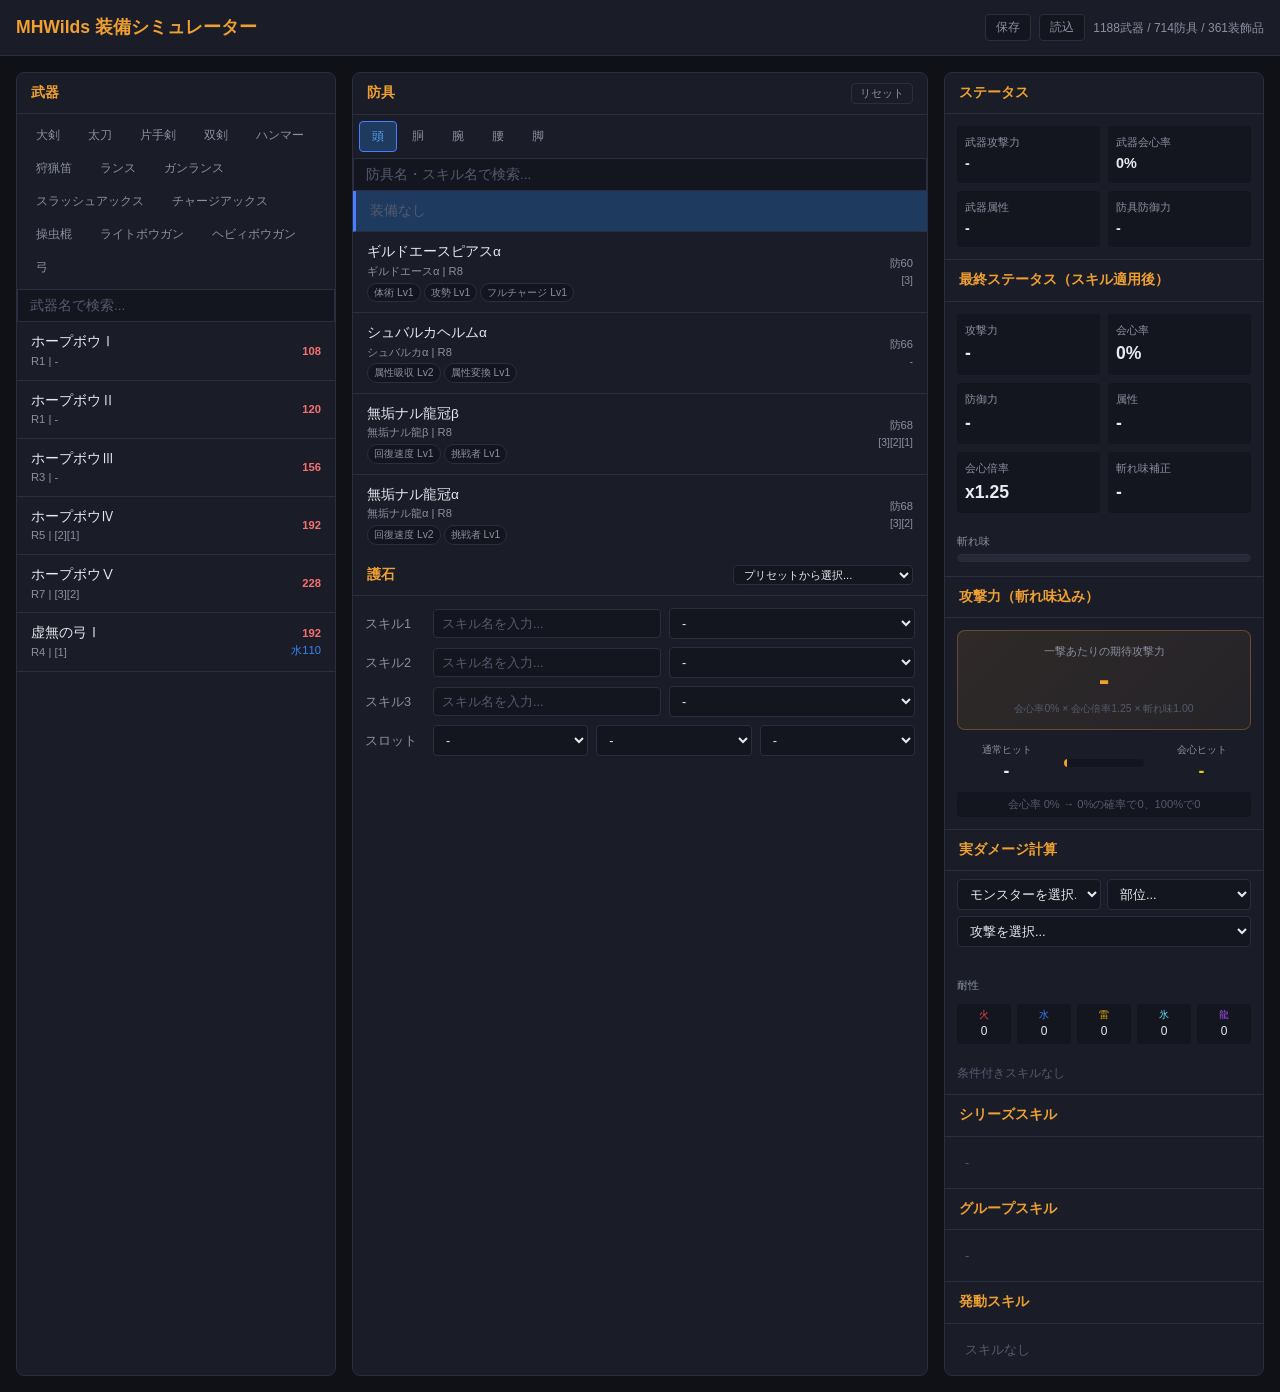
==== index.html @ ad2018a6 "feat: アーティア武器ボーナスUI - アーティア武器選択時にカスタムパネル表示 - 属性タイプ選択（火/水/雷/氷/龍） - 生産ボーナス3枠（攻撃x1.03 or 会心+5%） - 復元強化5" ====
<!DOCTYPE html>
<html lang="ja">
<head>
  <meta charset="UTF-8">
  <meta name="viewport" content="width=device-width, initial-scale=1.0, maximum-scale=1.0, user-scalable=no">
  <title>MHWilds 装備シミュレーター</title>
  <link rel="stylesheet" href="css/style.css?v=15">
</head>
<body>

<!-- Header -->
<header class="header">
  <h1>MHWilds 装備シミュレーター</h1>
  <div style="display:flex;align-items:center;gap:8px">
    <button id="btnSaveSet" class="header-btn" title="現在の装備を保存">保存</button>
    <button id="btnLoadSet" class="header-btn" title="保存した装備を読み込み">読込</button>
    <span class="header-status" id="loadStatus">読み込み中...</span>
  </div>
</header>

<!-- 保存モーダル -->
<div class="modal-overlay" id="saveModal">
  <div class="modal">
    <div class="modal-header">
      <span>装備セットを保存</span>
      <button class="modal-close" onclick="document.getElementById('saveModal').classList.remove('open')">&times;</button>
    </div>
    <div style="padding:12px">
      <input type="text" class="search-box" id="saveSetName" placeholder="セット名を入力..." style="border-radius:var(--radius-sm);margin-bottom:8px">
      <button id="btnDoSave" style="width:100%;padding:10px;background:var(--accent);color:#000;border:none;border-radius:var(--radius-sm);font-weight:600;cursor:pointer;font-size:0.9rem">保存する</button>
    </div>
  </div>
</div>

<!-- 読み込みモーダル -->
<div class="modal-overlay" id="loadModal">
  <div class="modal">
    <div class="modal-header">
      <span>装備セット一覧</span>
      <div style="display:flex;gap:6px">
        <button id="btnExport" class="header-btn" title="JSONエクスポート">出力</button>
        <label class="header-btn" title="JSONインポート" style="cursor:pointer">入力<input type="file" id="btnImport" accept=".json" style="display:none"></label>
        <button class="modal-close" onclick="document.getElementById('loadModal').classList.remove('open')">&times;</button>
      </div>
    </div>
    <div class="item-list" id="savedSetList" style="max-height:60vh"></div>
  </div>
</div>

<!-- Main Layout -->
<main class="layout">

  <!-- === 左: 武器選択 === -->
  <section class="card" id="weaponSection">
    <div class="card-header">
      <span>武器</span>
      <span id="selectedWeaponName" style="font-weight:400;color:var(--text-secondary);font-size:0.75rem"></span>
    </div>
    <div id="weaponDecoSlots" style="padding:8px 12px;display:none">
      <div class="stat-label">武器スロット（武器用装飾品）</div>
      <div class="slots" id="weaponSlotContainer"></div>
    </div>
    <!-- アーティア武器ボーナス -->
    <div id="artianPanel" style="display:none;padding:8px 12px;background:rgba(240,160,48,0.05);border-bottom:1px solid var(--border)">
      <div class="stat-label" style="color:var(--accent);margin-bottom:6px">アーティア カスタム</div>
      <div style="display:flex;gap:6px;margin-bottom:6px;flex-wrap:wrap">
        <label style="font-size:0.7rem;color:var(--text-secondary);min-width:40px">属性</label>
        <select id="artianElem" style="flex:1;padding:4px 6px;background:var(--bg-input);border:1px solid var(--border);border-radius:var(--radius-sm);color:var(--text-primary);font-size:0.75rem">
          <option value="">なし</option>
          <option value="火">火</option><option value="水">水</option><option value="雷">雷</option><option value="氷">氷</option><option value="龍">龍</option>
        </select>
      </div>
      <div style="font-size:0.7rem;color:var(--text-secondary);margin-bottom:3px">生産ボーナス（3枠）</div>
      <div style="display:flex;gap:4px;margin-bottom:6px">
        <select id="artianProd1" class="artian-sel"><option value="atk">攻撃x1.03</option><option value="aff">会心+5%</option></select>
        <select id="artianProd2" class="artian-sel"><option value="atk">攻撃x1.03</option><option value="aff">会心+5%</option></select>
        <select id="artianProd3" class="artian-sel"><option value="atk">攻撃x1.03</option><option value="aff">会心+5%</option></select>
      </div>
      <div style="font-size:0.7rem;color:var(--text-secondary);margin-bottom:3px">復元強化（5枠）</div>
      <div id="artianRestoreSlots" style="display:flex;flex-direction:column;gap:3px"></div>
    </div>
    <div class="tabs" id="weaponTypeTabs"></div>
    <input type="text" class="search-box" id="weaponSearch" placeholder="武器名で検索...">
    <div class="item-list" id="weaponList"></div>
  </section>

  <!-- === 中央: 防具選択 === -->
  <section class="card" id="armorSection">
    <div class="card-header">
      <span>防具</span>
      <button id="clearArmorsBtn" style="background:none;border:1px solid var(--border);color:var(--text-secondary);padding:2px 8px;border-radius:4px;font-size:0.7rem;cursor:pointer">リセット</button>
    </div>
    <div class="tabs" id="armorPartTabs">
      <button class="tab active" data-part="head">頭</button>
      <button class="tab" data-part="chest">胴</button>
      <button class="tab" data-part="arms">腕</button>
      <button class="tab" data-part="waist">腰</button>
      <button class="tab" data-part="legs">脚</button>
    </div>
    <div id="armorDecoSlots" style="padding:8px 12px;display:none">
      <div class="stat-label">防具スロット（防具用装飾品）</div>
      <div id="armorSlotContainer"></div>
    </div>
    <input type="text" class="search-box" id="armorSearch" placeholder="防具名・スキル名で検索...">
    <div class="item-list" id="armorList"></div>

    <!-- 護石 -->
    <div class="card-header" style="margin-top:4px">
      <span>護石</span>
      <select id="charmPreset" style="background:var(--bg-input);border:1px solid var(--border);color:var(--text-primary);padding:2px 6px;border-radius:4px;font-size:0.7rem;max-width:180px">
        <option value="">プリセットから選択...</option>
      </select>
    </div>
    <div class="charm-editor" id="charmEditor">
      <div class="charm-row">
        <label>スキル1</label>
        <div class="charm-skill-wrap">
          <input type="text" class="charm-skill-search" id="charmSearch1" placeholder="スキル名を入力..." autocomplete="off">
          <select id="charmSkill1" class="charm-skill-select"><option value="">なし</option></select>
        </div>
        <select id="charmSkill1Lv"><option value="0">-</option></select>
      </div>
      <div class="charm-row">
        <label>スキル2</label>
        <div class="charm-skill-wrap">
          <input type="text" class="charm-skill-search" id="charmSearch2" placeholder="スキル名を入力..." autocomplete="off">
          <select id="charmSkill2" class="charm-skill-select"><option value="">なし</option></select>
        </div>
        <select id="charmSkill2Lv"><option value="0">-</option></select>
      </div>
      <div class="charm-row">
        <label>スキル3</label>
        <div class="charm-skill-wrap">
          <input type="text" class="charm-skill-search" id="charmSearch3" placeholder="スキル名を入力..." autocomplete="off">
          <select id="charmSkill3" class="charm-skill-select"><option value="">なし</option></select>
        </div>
        <select id="charmSkill3Lv"><option value="0">-</option></select>
      </div>
      <div class="charm-row">
        <label>スロット</label>
        <select id="charmSlot1"><option value="0">-</option><option>1</option><option>2</option><option>3</option></select>
        <select id="charmSlot2"><option value="0">-</option><option>1</option><option>2</option><option>3</option></select>
        <select id="charmSlot3"><option value="0">-</option><option>1</option><option>2</option><option>3</option></select>
      </div>
      <div id="charmDecoSlots" style="display:none;padding-top:4px">
        <div class="stat-label">護石スロット</div>
        <div class="slots" id="charmSlotContainer"></div>
        <div id="charmDecoSummary" style="display:none;font-size:0.7rem;color:var(--accent);margin-top:4px;padding-left:2px"></div>
      </div>
    </div>
  </section>

  <!-- === 右: ステータス表示 === -->
  <section class="card" id="statusSection">
    <div class="card-header"><span>ステータス</span></div>

    <!-- 攻撃力・会心 -->
    <!-- 基礎ステータス -->
    <div class="stat-grid">
      <div class="stat-item">
        <div class="stat-label">武器攻撃力</div>
        <div class="stat-value" style="font-size:0.9rem" id="statBaseAttack">-</div>
      </div>
      <div class="stat-item">
        <div class="stat-label">武器会心率</div>
        <div class="stat-value" style="font-size:0.9rem" id="statBaseAffinity">-</div>
      </div>
      <div class="stat-item">
        <div class="stat-label">武器属性</div>
        <div class="stat-value" style="font-size:0.9rem" id="statBaseElement">-</div>
      </div>
      <div class="stat-item">
        <div class="stat-label">防具防御力</div>
        <div class="stat-value" style="font-size:0.9rem" id="statBaseDefense">-</div>
      </div>
    </div>

    <!-- スキル適用後 最終ステータス -->
    <div class="card-header" style="border-top:1px solid var(--border)"><span>最終ステータス（スキル適用後）</span></div>
    <div class="stat-grid">
      <div class="stat-item">
        <div class="stat-label">攻撃力</div>
        <div class="stat-value" id="statAttack">-</div>
      </div>
      <div class="stat-item">
        <div class="stat-label">会心率</div>
        <div class="stat-value" id="statAffinity">-</div>
      </div>
      <div class="stat-item">
        <div class="stat-label">防御力</div>
        <div class="stat-value" id="statDefense">-</div>
      </div>
      <div class="stat-item">
        <div class="stat-label">属性</div>
        <div class="stat-value" id="statElement">-</div>
      </div>
      <div class="stat-item">
        <div class="stat-label">会心倍率</div>
        <div class="stat-value" id="statCritMult">-</div>
      </div>
      <div class="stat-item">
        <div class="stat-label">斬れ味補正</div>
        <div class="stat-value" id="statSharpMod">-</div>
      </div>
    </div>

    <!-- 斬れ味 -->
    <div style="padding:8px 12px">
      <div style="display:flex;align-items:center;justify-content:space-between;margin-bottom:4px">
        <div class="stat-label" style="margin:0">斬れ味</div>
        <div class="tabs" id="sharpnessTabs" style="padding:0;gap:1px"></div>
      </div>
      <div class="sharpness-gauge" id="sharpnessGauge"></div>
      <div id="sharpnessCompare" style="margin-top:6px"></div>
    </div>

    <!-- 攻撃期待値 -->
    <div class="card-header" style="border-top:1px solid var(--border)"><span>攻撃力（斬れ味込み）</span></div>
    <div class="dps-panel" id="dpsPanel">
      <div class="dps-expected">
        <div class="dps-expected-label">一撃あたりの期待攻撃力</div>
        <div class="dps-expected-value" id="dpsExpected">-</div>
        <div class="dps-expected-note" id="dpsNote">ビルド比較に使用する値</div>
      </div>
      <div class="dps-range">
        <div class="dps-range-item">
          <span class="dps-range-label" id="dpsLowLabel">通常ヒット</span>
          <span class="dps-range-value" id="dpsLow">-</span>
        </div>
        <div class="dps-range-bar">
          <div class="dps-bar-track">
            <div class="dps-bar-low" id="dpsBarLow"></div>
            <div class="dps-bar-expected" id="dpsBarExpected"></div>
          </div>
        </div>
        <div class="dps-range-item">
          <span class="dps-range-label" id="dpsHighLabel">会心ヒット</span>
          <span class="dps-range-value dps-crit" id="dpsHigh">-</span>
        </div>
      </div>
      <div class="dps-detail" id="dpsDetail"></div>
    </div>

    <!-- 属性期待値 -->
    <div id="elemPanel" style="display:none;padding:8px 12px;border-top:1px solid var(--border)">
      <div class="stat-label">属性値（斬れ味込み）</div>
      <div style="display:flex;align-items:center;gap:8px;margin-top:4px">
        <span style="font-size:1.1rem;font-weight:700" id="elemExpected">-</span>
      </div>
      <div style="font-size:0.65rem;color:var(--text-muted);margin-top:2px" id="elemDetail"></div>
    </div>

    <!-- 実ダメージ計算 -->
    <div class="card-header" style="border-top:1px solid var(--border)">
      <span>実ダメージ計算</span>
    </div>
    <div style="padding:8px 12px" id="dmgCalcSection">
      <div style="display:flex;gap:6px;margin-bottom:6px;flex-wrap:wrap">
        <select id="dmgMonster" style="flex:1;min-width:120px;padding:6px 8px;background:var(--bg-input);border:1px solid var(--border);border-radius:var(--radius-sm);color:var(--text-primary);font-size:0.8rem">
          <option value="">モンスターを選択...</option>
        </select>
        <select id="dmgPart" style="flex:1;min-width:100px;padding:6px 8px;background:var(--bg-input);border:1px solid var(--border);border-radius:var(--radius-sm);color:var(--text-primary);font-size:0.8rem">
          <option value="">部位...</option>
        </select>
      </div>
      <select id="dmgAttack" style="width:100%;padding:6px 8px;background:var(--bg-input);border:1px solid var(--border);border-radius:var(--radius-sm);color:var(--text-primary);font-size:0.8rem;margin-bottom:8px">
        <option value="">攻撃を選択...</option>
      </select>
      <div id="dmgResult" style="display:none">
        <div style="display:grid;grid-template-columns:1fr 1fr 1fr;gap:6px;margin-bottom:6px">
          <div class="stat-item" style="padding:6px;text-align:center">
            <div class="stat-label">通常ヒット</div>
            <div style="font-size:1rem;font-weight:700" id="dmgNormal">-</div>
          </div>
          <div class="stat-item" style="padding:6px;text-align:center;background:linear-gradient(135deg,rgba(240,160,48,0.1),rgba(240,160,48,0.05))">
            <div class="stat-label">期待値</div>
            <div style="font-size:1.1rem;font-weight:800;color:var(--accent)" id="dmgExpected">-</div>
          </div>
          <div class="stat-item" style="padding:6px;text-align:center">
            <div class="stat-label">会心ヒット</div>
            <div style="font-size:1rem;font-weight:700;color:var(--yellow)" id="dmgCrit">-</div>
          </div>
        </div>
        <div style="font-size:0.65rem;color:var(--text-muted);background:var(--bg-input);padding:4px 8px;border-radius:var(--radius-sm)" id="dmgBreakdown"></div>
        <div id="dmgFollowUps" style="display:none;margin-top:6px;padding:6px 8px;background:var(--bg-input);border-radius:var(--radius-sm);border-left:2px solid var(--accent)">
        </div>
      </div>
      <div id="dmgHzvTable" style="margin-top:6px"></div>
    </div>

    <!-- 耐性 -->
    <div class="stat-label" style="padding:8px 12px 0">耐性</div>
    <div class="res-row" id="resRow">
      <div class="res-item"><span class="label text-fire">火</span><span id="resFire">0</span></div>
      <div class="res-item"><span class="label text-water">水</span><span id="resWater">0</span></div>
      <div class="res-item"><span class="label text-thunder">雷</span><span id="resThunder">0</span></div>
      <div class="res-item"><span class="label text-ice">氷</span><span id="resIce">0</span></div>
      <div class="res-item"><span class="label text-dragon">龍</span><span id="resDragon">0</span></div>
    </div>

    <!-- 条件付きスキル -->
    <div class="cond-toggles" id="condToggles"></div>

    <!-- シリーズスキル -->
    <div class="card-header" style="border-top:1px solid var(--border)"><span>シリーズスキル</span></div>
    <div class="skill-list" id="setSkillList"><p style="color:var(--text-muted);font-size:0.8rem;padding:8px">-</p></div>

    <!-- グループスキル -->
    <div class="card-header" style="border-top:1px solid var(--border)"><span>グループスキル</span></div>
    <div class="skill-list" id="groupSkillList"><p style="color:var(--text-muted);font-size:0.8rem;padding:8px">-</p></div>

    <!-- 発動スキル -->
    <div class="card-header" style="border-top:1px solid var(--border)"><span>発動スキル</span></div>
    <div class="skill-list" id="skillList"><p style="color:var(--text-muted);font-size:0.8rem;padding:8px">装備を選択してください</p></div>
  </section>

</main>

<!-- モバイル固定ステータスバー -->
<div class="equip-summary" id="mobileStatus">
  <div class="mini-stat"><span class="val" id="mAtk">-</span><span class="lbl">攻撃力</span></div>
  <div class="mini-stat"><span class="val" id="mAff">-</span><span class="lbl">会心率</span></div>
  <div class="mini-stat"><span class="val" id="mExp">-</span><span class="lbl">期待値</span></div>
  <div class="mini-stat"><span class="val" id="mDef">-</span><span class="lbl">防御力</span></div>
</div>

<!-- 装飾品選択モーダル -->
<div class="modal-overlay" id="decoModal">
  <div class="modal">
    <div class="modal-header">
      <span>装飾品を選択</span>
      <button class="modal-close" id="decoModalClose">&times;</button>
    </div>
    <input type="text" class="search-box" id="decoSearch" placeholder="装飾品名・スキル名で検索...">
    <div style="display:flex;gap:2px;padding:4px 6px">
      <button class="tab active" data-deco-sort="name">名前順</button>
      <button class="tab" data-deco-sort="slot">スロット順</button>
      <button class="tab" data-deco-sort="skill">スキル名順</button>
    </div>
    <div class="item-list" id="decoList" style="max-height:55vh"></div>
  </div>
</div>

<script src="js/calculator.js?v=15"></script>
<script src="js/data-loader.js?v=15"></script>
<script src="js/app.js?v=15"></script>
</body>
</html>
---- css/style.css ----
/* MHWilds Simulator - Dark Theme */
:root {
  --bg-primary: #0f1117;
  --bg-card: #1a1d28;
  --bg-card-hover: #22263a;
  --bg-input: #13151f;
  --bg-selected: #1e3a5f;
  --border: #2a2e3e;
  --border-active: #4a7dff;
  --text-primary: #e8eaf0;
  --text-secondary: #8b90a0;
  --text-muted: #555a6e;
  --accent: #f0a030;
  --accent-dim: #805820;
  --red: #f87171;
  --green: #4ade80;
  --blue: #60a5fa;
  --yellow: #fbbf24;
  --purple: #a78bfa;
  /* 斬れ味カラー */
  --sharp-red: #dc2626;
  --sharp-orange: #f97316;
  --sharp-yellow: #eab308;
  --sharp-green: #22c55e;
  --sharp-blue: #3b82f6;
  --sharp-white: #e2e8f0;
  --sharp-purple: #a855f7;
  /* 属性カラー */
  --elem-fire: #ef4444;
  --elem-water: #3b82f6;
  --elem-thunder: #eab308;
  --elem-ice: #67e8f9;
  --elem-dragon: #a855f7;
  /* レイアウト */
  --sidebar-w: 320px;
  --header-h: 56px;
  --radius: 8px;
  --radius-sm: 4px;
}

*, *::before, *::after { box-sizing: border-box; margin: 0; padding: 0; }

body {
  font-family: -apple-system, BlinkMacSystemFont, 'Segoe UI', 'Noto Sans JP', sans-serif;
  background: var(--bg-primary);
  color: var(--text-primary);
  line-height: 1.5;
  overflow-x: hidden;
  -webkit-font-smoothing: antialiased;
}

/* === Header === */
.header {
  position: sticky; top: 0; z-index: 100;
  display: flex; align-items: center; justify-content: space-between;
  height: var(--header-h); padding: 0 16px;
  background: var(--bg-card); border-bottom: 1px solid var(--border);
}
.header h1 { font-size: 1.1rem; font-weight: 700; color: var(--accent); }
.header-status { font-size: 0.75rem; color: var(--text-secondary); }
.header-btn {
  padding: 4px 10px; border-radius: var(--radius-sm);
  background: var(--bg-input); border: 1px solid var(--border);
  color: var(--text-secondary); font-size: 0.75rem; cursor: pointer;
  transition: all 0.15s; white-space: nowrap;
}
.header-btn:hover { border-color: var(--border-active); color: var(--text-primary); }

/* === Layout === */
.layout {
  display: grid;
  grid-template-columns: 1fr;
  gap: 12px;
  padding: 12px;
  max-width: 1400px;
  margin: 0 auto;
}

@media (min-width: 768px) {
  .layout { grid-template-columns: 1fr 1fr; gap: 16px; padding: 16px; }
}
@media (min-width: 1200px) {
  .layout { grid-template-columns: var(--sidebar-w) 1fr var(--sidebar-w); }
}

/* === Cards === */
.card {
  background: var(--bg-card);
  border: 1px solid var(--border);
  border-radius: var(--radius);
  overflow: hidden;
}
.card-header {
  display: flex; align-items: center; justify-content: space-between;
  padding: 10px 14px;
  border-bottom: 1px solid var(--border);
  font-size: 0.85rem; font-weight: 600; color: var(--accent);
}

/* === Tabs === */
.tabs {
  display: flex; flex-wrap: wrap; gap: 2px; padding: 6px;
}
@media (max-width: 767px) {
  .tabs {
    flex-wrap: nowrap;
    overflow-x: auto; -webkit-overflow-scrolling: touch;
    scrollbar-width: none;
  }
  .tabs::-webkit-scrollbar { display: none; }
}
.tab {
  flex-shrink: 0;
  padding: 6px 12px; border-radius: var(--radius-sm);
  font-size: 0.75rem; font-weight: 500;
  background: transparent; color: var(--text-secondary);
  border: 1px solid transparent; cursor: pointer;
  white-space: nowrap; transition: all 0.15s;
}
.tab:hover { background: var(--bg-card-hover); color: var(--text-primary); }
.tab.active { background: var(--bg-selected); color: var(--blue); border-color: var(--border-active); }

/* === Item list === */
.item-list {
  max-height: 360px; overflow-y: auto;
  scrollbar-width: thin; scrollbar-color: var(--border) transparent;
}
.item-list::-webkit-scrollbar { width: 6px; }
.item-list::-webkit-scrollbar-thumb { background: var(--border); border-radius: 3px; }

.item {
  display: flex; align-items: center; gap: 10px;
  padding: 10px 14px; cursor: pointer;
  border-bottom: 1px solid var(--border);
  transition: background 0.1s;
}
.item:hover { background: var(--bg-card-hover); }
.item.selected { background: var(--bg-selected); border-left: 3px solid var(--border-active); }
.item-name { font-size: 0.85rem; font-weight: 500; flex: 1; min-width: 0; }
.item-name .sub { font-size: 0.7rem; color: var(--text-secondary); display: block; }
.item-stats { font-size: 0.7rem; color: var(--text-secondary); text-align: right; white-space: nowrap; }
.item-stats .atk { color: var(--red); font-weight: 600; }
.item-stats .aff { color: var(--blue); }

/* === Skill badges === */
.skill-badges { display: flex; flex-wrap: wrap; gap: 3px; margin-top: 3px; }
.skill-badge {
  font-size: 0.65rem; padding: 1px 6px; border-radius: 10px;
  background: var(--bg-input); color: var(--text-secondary); border: 1px solid var(--border);
}

/* === Slots === */
.slots { display: flex; gap: 3px; }
.slot {
  width: 18px; height: 18px; border-radius: 50%;
  border: 1.5px solid var(--text-muted);
  display: flex; align-items: center; justify-content: center;
  font-size: 0.6rem; color: var(--text-muted); cursor: pointer;
  transition: all 0.15s;
}
.slot[data-size="1"] { width: 14px; height: 14px; }
.slot[data-size="2"] { width: 16px; height: 16px; }
.slot[data-size="3"] { width: 18px; height: 18px; }
.slot[data-size="4"] { width: 20px; height: 20px; border-color: var(--accent); }
.slot.filled { background: var(--accent-dim); border-color: var(--accent); color: var(--accent); }

/* === Deco slot rows === */
.deco-slot-row {
  display: flex; align-items: center; gap: 8px;
  padding: 4px 0; font-size: 0.8rem;
}
.deco-slot-row .equip-label {
  font-size: 0.7rem; color: var(--text-secondary); min-width: 60px; flex-shrink: 0;
}
.deco-slot-btn {
  display: inline-flex; align-items: center; gap: 4px;
  padding: 3px 10px; border-radius: var(--radius-sm);
  background: var(--bg-input); border: 1px solid var(--border);
  color: var(--text-secondary); font-size: 0.75rem; cursor: pointer;
  transition: all 0.15s; white-space: nowrap;
}
.deco-slot-btn:hover { border-color: var(--border-active); color: var(--text-primary); }
.deco-slot-btn.filled { border-color: var(--accent); color: var(--accent); }
.deco-slot-btn .size-dot {
  width: 8px; height: 8px; border-radius: 50%;
  border: 1.5px solid currentColor; flex-shrink: 0;
}
.deco-slot-btn.filled .size-dot { background: var(--accent); }
.deco-remove {
  background: none; border: none; color: var(--red); cursor: pointer;
  font-size: 0.7rem; padding: 0 4px; opacity: 0.6;
}
.deco-remove:hover { opacity: 1; }

/* === Sharpness gauge === */
.sharpness-gauge {
  display: flex; height: 8px; border-radius: 4px; overflow: hidden;
  background: var(--bg-input); border: 1px solid var(--border);
}
.sharpness-gauge .seg { height: 100%; min-width: 1px; }

/* Sharpness compare table */
.sharp-compare {
  width: 100%; font-size: 0.7rem; border-collapse: collapse;
}
.sharp-compare th {
  text-align: left; padding: 3px 6px; color: var(--text-muted);
  font-weight: 400; border-bottom: 1px solid var(--border);
}
.sharp-compare td {
  padding: 3px 6px; text-align: right; border-bottom: 1px solid var(--border);
}
.sharp-compare tr.active { background: rgba(240,160,48,0.1); }
.sharp-compare tr.active td { color: var(--accent); font-weight: 600; }
.sharp-color-dot {
  display: inline-block; width: 8px; height: 8px; border-radius: 50%; margin-right: 4px;
  vertical-align: middle;
}

/* === Status panel === */
.stat-grid { display: grid; grid-template-columns: 1fr 1fr; gap: 8px; padding: 12px; }
.stat-item { padding: 8px; background: var(--bg-input); border-radius: var(--radius-sm); }
.stat-label { font-size: 0.7rem; color: var(--text-secondary); margin-bottom: 2px; }
.stat-value { font-size: 1.1rem; font-weight: 700; }
.stat-value.positive { color: var(--green); }
.stat-value.negative { color: var(--red); }

/* === DPS Panel === */
.dps-panel { padding: 12px; }
.dps-expected {
  text-align: center; padding: 12px; margin-bottom: 12px;
  background: linear-gradient(135deg, rgba(240,160,48,0.1), rgba(240,160,48,0.05));
  border: 1px solid rgba(240,160,48,0.3); border-radius: var(--radius);
}
.dps-expected-label { font-size: 0.7rem; color: var(--text-secondary); margin-bottom: 2px; }
.dps-expected-value { font-size: 2rem; font-weight: 800; color: var(--accent); line-height: 1.1; }
.dps-expected-note { font-size: 0.65rem; color: var(--text-muted); margin-top: 4px; }

.dps-range {
  display: grid; grid-template-columns: 1fr auto 1fr; gap: 8px; align-items: center;
  margin-bottom: 8px;
}
.dps-range-item { text-align: center; }
.dps-range-item:last-child { text-align: center; }
.dps-range-label { display: block; font-size: 0.65rem; color: var(--text-secondary); }
.dps-range-value { font-size: 1.1rem; font-weight: 700; }
.dps-crit { color: var(--yellow); }

.dps-range-bar { width: 100%; min-width: 80px; }
.dps-bar-track {
  height: 8px; border-radius: 4px; background: var(--bg-input);
  position: relative; overflow: hidden;
}
.dps-bar-low {
  position: absolute; left: 0; top: 0; height: 100%;
  background: var(--blue); border-radius: 4px 0 0 4px;
  transition: width 0.3s;
}
.dps-bar-expected {
  position: absolute; top: -2px; width: 3px; height: 12px;
  background: var(--accent); border-radius: 2px;
  transition: left 0.3s; z-index: 1;
}

.dps-detail {
  font-size: 0.7rem; color: var(--text-muted); text-align: center;
  padding: 4px; background: var(--bg-input); border-radius: var(--radius-sm);
}

/* === Resistance row === */
.res-row { display: flex; gap: 6px; padding: 8px 12px; }
.res-item {
  flex: 1; text-align: center; padding: 4px; border-radius: var(--radius-sm);
  background: var(--bg-input); font-size: 0.75rem;
}
.res-item .label { font-size: 0.6rem; display: block; }
.res-item.positive { color: var(--green); }
.res-item.negative { color: var(--red); }

/* === Skills panel === */
.skill-list { padding: 8px 12px; }
.skill-row {
  display: flex; align-items: center; gap: 8px;
  padding: 4px 0; font-size: 0.8rem;
}
.skill-name { flex: 1; }
.skill-level { color: var(--accent); font-weight: 600; }
.skill-bar {
  width: 60px; height: 4px; background: var(--bg-input);
  border-radius: 2px; overflow: hidden;
}
.skill-bar .fill { height: 100%; background: var(--accent); border-radius: 2px; transition: width 0.2s; }
.skill-bar .fill.maxed { background: var(--green); }

/* === Charm skill search === */
.charm-skill-wrap {
  flex: 1; position: relative;
}
.charm-skill-search {
  width: 100%; padding: 6px 8px;
  background: var(--bg-input); border: 1px solid var(--border);
  border-radius: var(--radius-sm); color: var(--text-primary); font-size: 0.8rem;
}
.charm-skill-search:focus { border-color: var(--border-active); outline: none; }
.charm-skill-search::placeholder { color: var(--text-muted); }
.charm-skill-select {
  position: absolute; left: 0; top: 100%; width: 100%; z-index: 10;
  max-height: 200px; overflow-y: auto;
  background: var(--bg-card); border: 1px solid var(--border-active);
  border-radius: 0 0 var(--radius-sm) var(--radius-sm);
  display: none; /* shown via JS */
}
.charm-skill-select.open { display: block; }
.charm-skill-select option {
  padding: 6px 8px; cursor: pointer;
}
.charm-skill-select option:hover { background: var(--bg-card-hover); }

/* === Equipment summary (mobile sticky) === */
.equip-summary {
  display: none;
  position: fixed; bottom: 0; left: 0; right: 0;
  background: var(--bg-card); border-top: 1px solid var(--border);
  padding: 8px 12px; z-index: 100;
}
@media (max-width: 767px) {
  .equip-summary { display: flex; gap: 12px; align-items: center; justify-content: space-around; }
  body { padding-bottom: 60px; }
}
.equip-summary .mini-stat { text-align: center; }
.equip-summary .mini-stat .val { font-size: 1rem; font-weight: 700; color: var(--accent); }
.equip-summary .mini-stat .lbl { font-size: 0.6rem; color: var(--text-secondary); display: block; }

/* === Modal === */
.modal-overlay {
  display: none; position: fixed; inset: 0; z-index: 200;
  background: rgba(0,0,0,0.7); backdrop-filter: blur(4px);
  align-items: flex-end; justify-content: center;
}
.modal-overlay.open { display: flex; }
@media (min-width: 768px) { .modal-overlay.open { align-items: center; } }
.modal {
  background: var(--bg-card); border-radius: var(--radius) var(--radius) 0 0;
  width: 100%; max-width: 480px; max-height: 80vh;
  overflow-y: auto; border: 1px solid var(--border);
}
@media (min-width: 768px) { .modal { border-radius: var(--radius); } }
.modal-header {
  display: flex; align-items: center; justify-content: space-between;
  padding: 12px 16px; border-bottom: 1px solid var(--border);
  position: sticky; top: 0; background: var(--bg-card); z-index: 1;
}
.modal-close {
  background: none; border: none; color: var(--text-secondary);
  font-size: 1.2rem; cursor: pointer; padding: 4px 8px;
}
.modal-close:hover { color: var(--text-primary); }

/* === Search === */
.search-box {
  width: 100%; padding: 8px 12px; margin: 0;
  background: var(--bg-input); border: 1px solid var(--border);
  border-radius: 0; color: var(--text-primary);
  font-size: 0.85rem; outline: none;
}
.search-box:focus { border-color: var(--border-active); }
.search-box::placeholder { color: var(--text-muted); }

/* === Charm editor === */
.charm-editor { padding: 12px; }
.charm-row { display: flex; gap: 8px; align-items: center; margin-bottom: 8px; }
.charm-row label { font-size: 0.8rem; color: var(--text-secondary); min-width: 60px; }
.charm-row select, .charm-row input {
  flex: 1; padding: 6px 8px; background: var(--bg-input);
  border: 1px solid var(--border); border-radius: var(--radius-sm);
  color: var(--text-primary); font-size: 0.8rem;
}

/* === Conditional toggles === */
.cond-toggles { padding: 8px 12px; }
.cond-toggle {
  display: flex; align-items: center; gap: 8px;
  padding: 4px 0; font-size: 0.8rem;
}
.cond-toggle input[type="checkbox"] { accent-color: var(--accent); }

/* === Artian selects === */
.artian-sel {
  flex: 1; padding: 4px 6px; background: var(--bg-input);
  border: 1px solid var(--border); border-radius: var(--radius-sm);
  color: var(--text-primary); font-size: 0.7rem;
}

/* === Charm deco slots enhanced === */
#charmDecoSlots {
  background: rgba(240,160,48,0.05);
  border-top: 1px solid rgba(240,160,48,0.2);
  border-radius: 0 0 var(--radius-sm) var(--radius-sm);
  padding: 8px 12px !important;
}
#charmDecoSlots .deco-slot-btn.filled {
  background: rgba(240,160,48,0.15);
  border-color: var(--accent);
  color: var(--accent);
  font-weight: 600;
}

/* === Utils === */
.hidden { display: none !important; }
.text-fire { color: var(--elem-fire); }
.text-water { color: var(--elem-water); }
.text-thunder { color: var(--elem-thunder); }
.text-ice { color: var(--elem-ice); }
.text-dragon { color: var(--elem-dragon); }
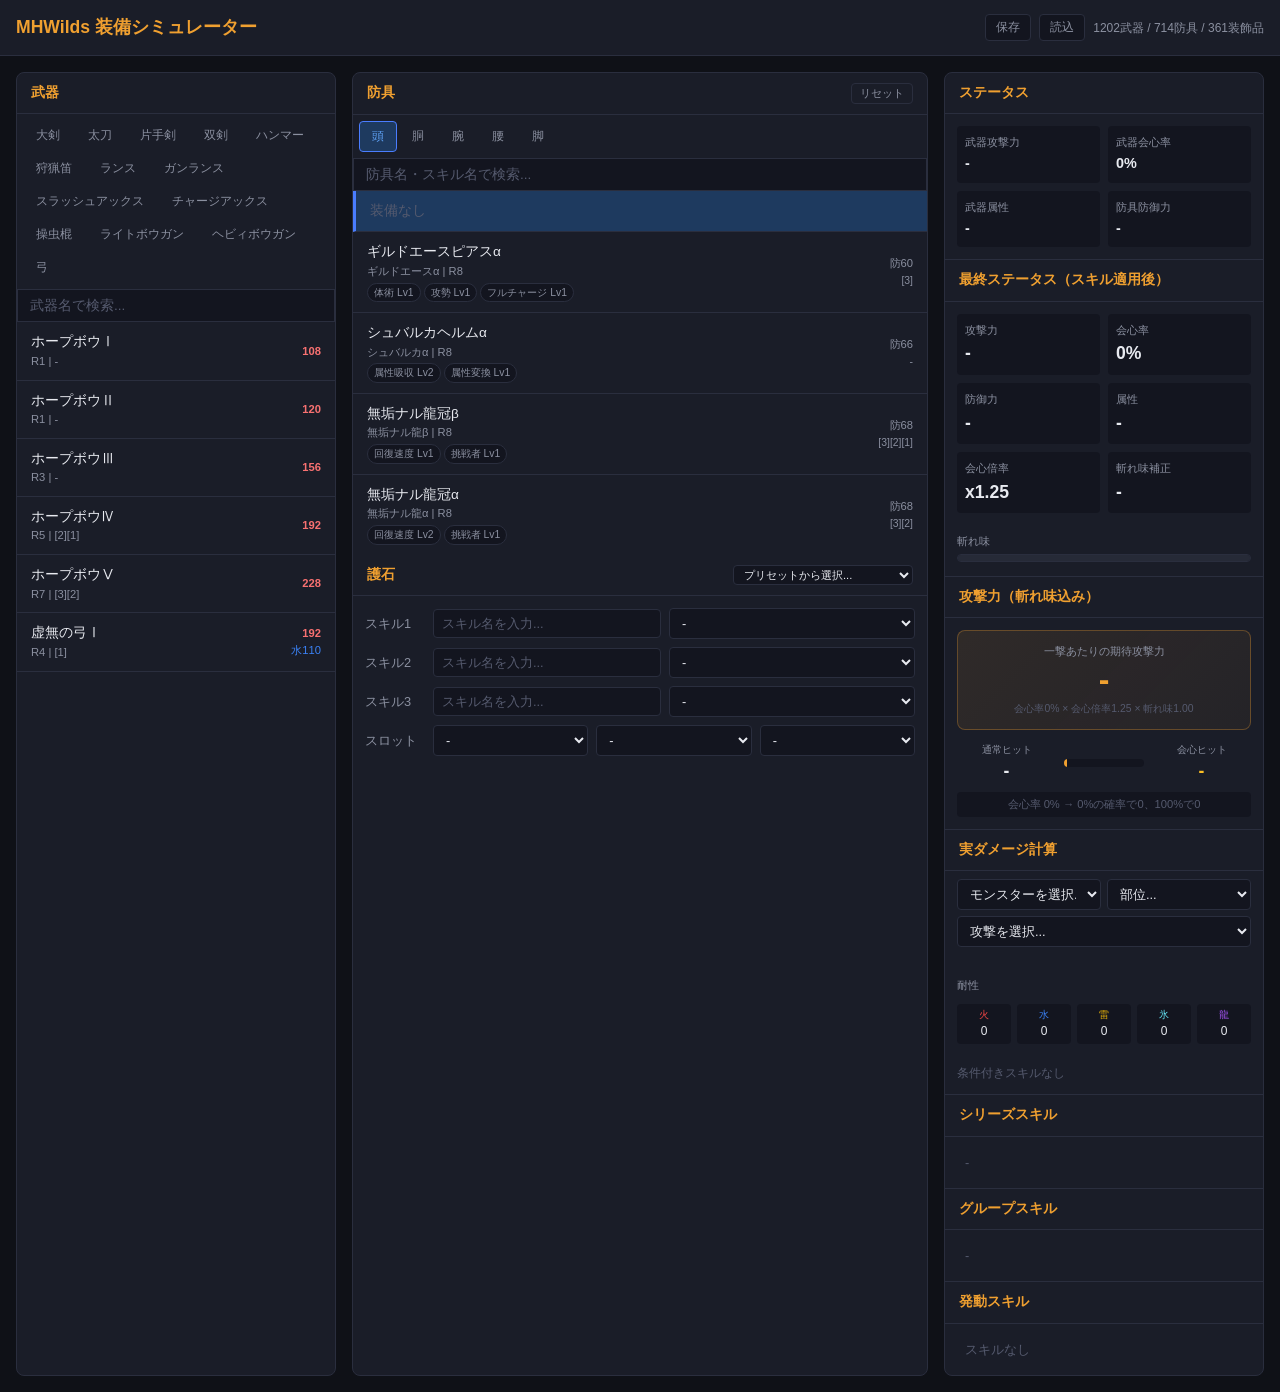
==== commit 745432fa: "feat: 巨戟アーティア武器14種追加・激化タイプ対応 - 巨戟アーティア全14武器種を追加（R8, スロット[3,3,3]）   基礎攻撃力はArtianⅡの true raw 比率(190/18" ====
--- a/index.html
+++ b/index.html
@@ -69,6 +69,17 @@
           <option value="">なし</option>
           <option value="火">火</option><option value="水">水</option><option value="雷">雷</option><option value="氷">氷</option><option value="龍">龍</option>
         </select>
+      </div>
+      <div id="artianIntensifyRow" style="display:none;margin-bottom:6px">
+        <div style="display:flex;gap:6px;align-items:center">
+          <label style="font-size:0.7rem;color:var(--text-secondary);min-width:40px">激化</label>
+          <select id="artianIntensify" style="flex:1;padding:4px 6px;background:var(--bg-input);border:1px solid var(--border);border-radius:var(--radius-sm);color:var(--text-primary);font-size:0.75rem">
+            <option value="">なし</option>
+            <option value="atk">攻撃激化（攻撃+10, 会心-15%）</option>
+            <option value="aff">会心激化（攻撃-10, 会心+10%）</option>
+            <option value="elem">属性激化（会心-5%, 属性UP）</option>
+          </select>
+        </div>
       </div>
       <div style="font-size:0.7rem;color:var(--text-secondary);margin-bottom:3px">生産ボーナス（3枠）</div>
       <div style="display:flex;gap:4px;margin-bottom:6px">
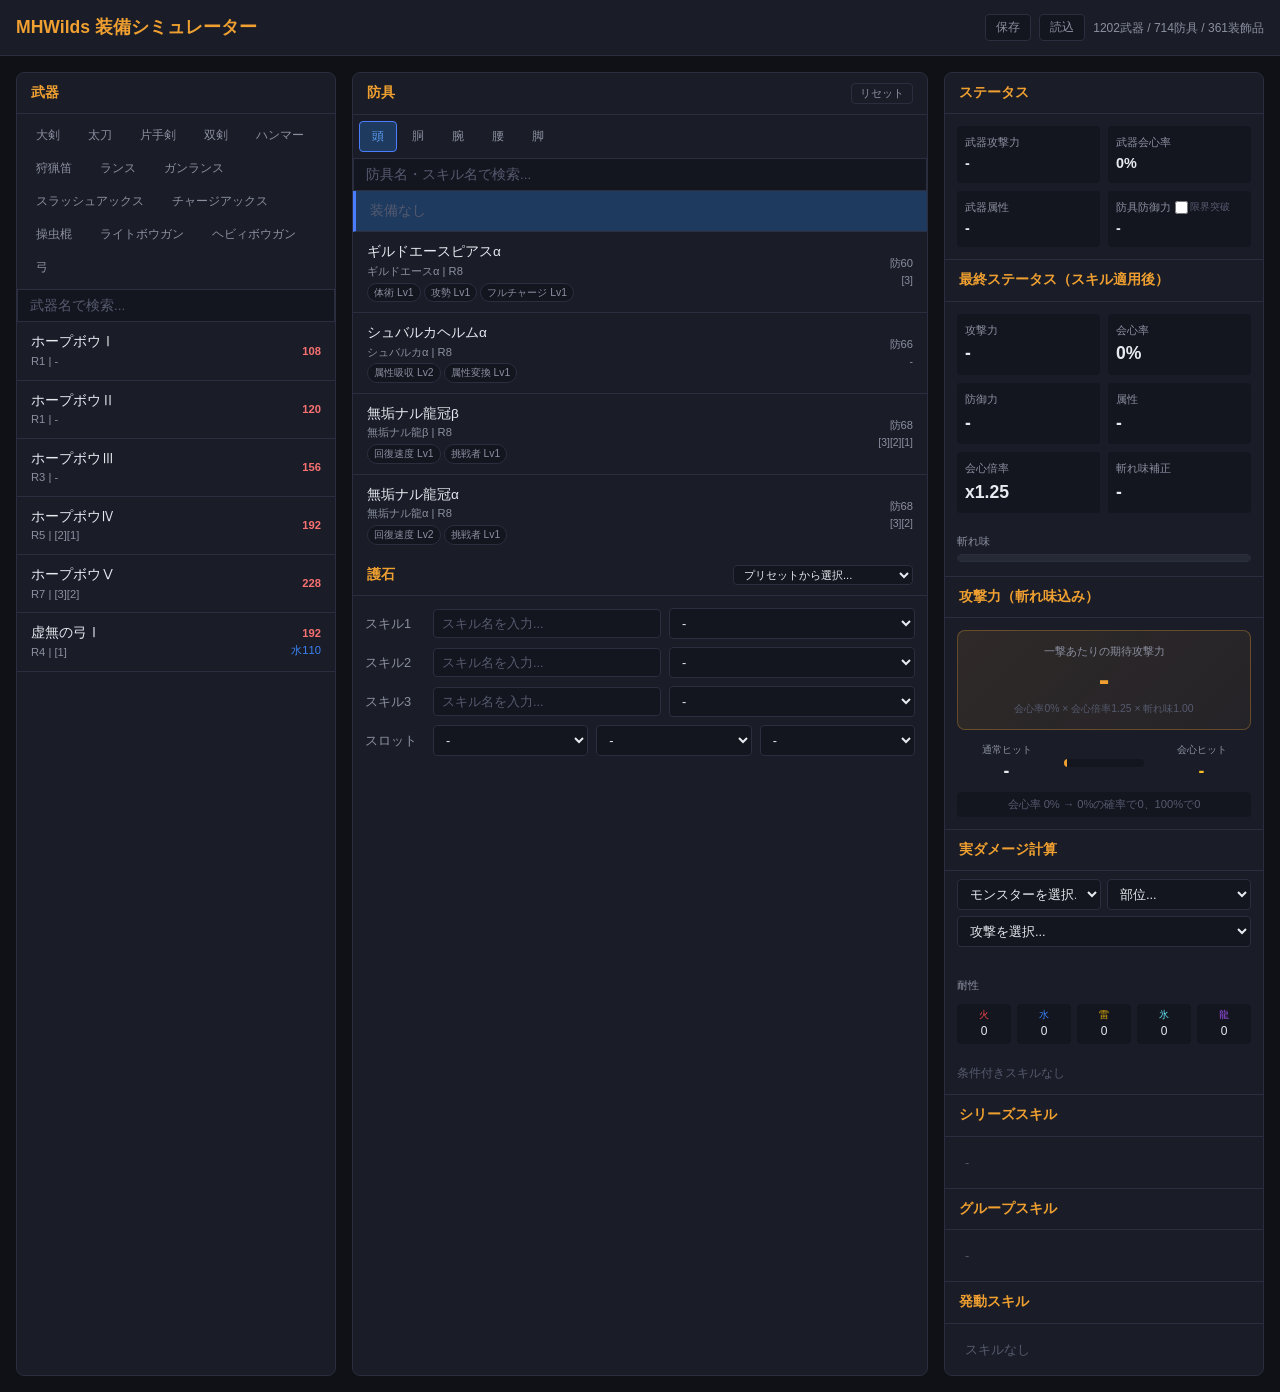
==== commit 204e076e: "fix: 6件の改善（セットスキル反映・グループスキルUI・高速変形制限・巨戟武器スキル・限界突破） - シリーズスキルのチェックボックスで再計算が実行されるよう修正 - トグルOFF時は追撃ダメージ" ====
--- a/index.html
+++ b/index.html
@@ -4,7 +4,7 @@
   <meta charset="UTF-8">
   <meta name="viewport" content="width=device-width, initial-scale=1.0, maximum-scale=1.0, user-scalable=no">
   <title>MHWilds 装備シミュレーター</title>
-  <link rel="stylesheet" href="css/style.css?v=15">
+  <link rel="stylesheet" href="css/style.css?v=17">
 </head>
 <body>
 
@@ -89,6 +89,13 @@
       </div>
       <div style="font-size:0.7rem;color:var(--text-secondary);margin-bottom:3px">復元強化（5枠）</div>
       <div id="artianRestoreSlots" style="display:flex;flex-direction:column;gap:3px"></div>
+      <div id="artianWeaponSkillRow" style="display:none;margin-top:8px">
+        <div style="font-size:0.7rem;color:var(--text-secondary);margin-bottom:3px">武器スキル（巨戟）</div>
+        <div style="display:flex;flex-direction:column;gap:4px">
+          <select id="artianSeriesSkill" class="artian-sel"><option value="">シリーズスキルなし</option></select>
+          <select id="artianGroupSkill" class="artian-sel"><option value="">グループスキルなし</option></select>
+        </div>
+      </div>
     </div>
     <div class="tabs" id="weaponTypeTabs"></div>
     <input type="text" class="search-box" id="weaponSearch" placeholder="武器名で検索...">
@@ -181,7 +188,11 @@
         <div class="stat-value" style="font-size:0.9rem" id="statBaseElement">-</div>
       </div>
       <div class="stat-item">
-        <div class="stat-label">防具防御力</div>
+        <div class="stat-label" style="display:flex;align-items:center;gap:4px">防具防御力
+          <label style="font-size:0.6rem;color:var(--text-muted);cursor:pointer;display:flex;align-items:center;gap:2px">
+            <input type="checkbox" id="limitBreakToggle" style="accent-color:var(--accent)">限界突破
+          </label>
+        </div>
         <div class="stat-value" style="font-size:0.9rem" id="statBaseDefense">-</div>
       </div>
     </div>
@@ -352,8 +363,8 @@
   </div>
 </div>
 
-<script src="js/calculator.js?v=15"></script>
-<script src="js/data-loader.js?v=15"></script>
-<script src="js/app.js?v=15"></script>
+<script src="js/calculator.js?v=17"></script>
+<script src="js/data-loader.js?v=17"></script>
+<script src="js/app.js?v=17"></script>
 </body>
 </html>
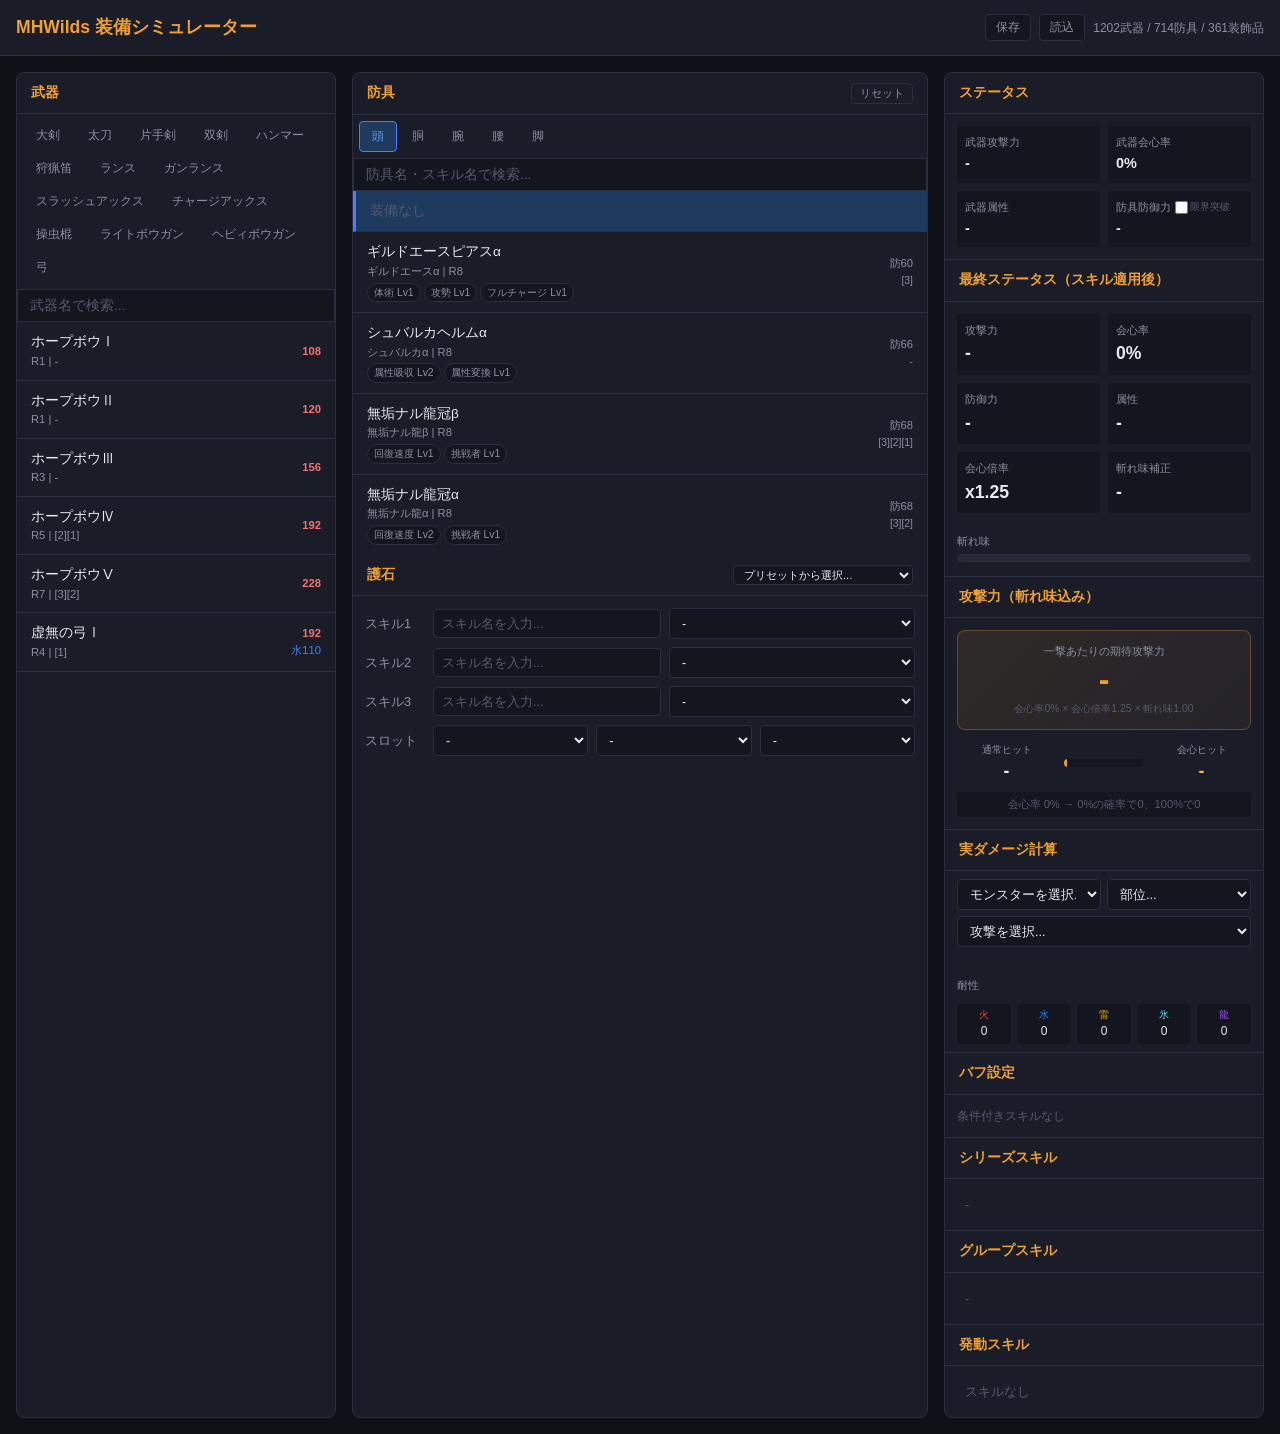
==== commit e38d372c: "feat: バフシステム + 耐性変換（アイテム・食事・旋律・装衣・ラギアクルス型） - アイテムバフ: 力の護符/爪、鬼神薬/G、怪力の種、鬼人の粉塵等 - 防御アイテム: 守りの護符/爪、硬化薬/" ====
--- a/index.html
+++ b/index.html
@@ -4,7 +4,7 @@
   <meta charset="UTF-8">
   <meta name="viewport" content="width=device-width, initial-scale=1.0, maximum-scale=1.0, user-scalable=no">
   <title>MHWilds 装備シミュレーター</title>
-  <link rel="stylesheet" href="css/style.css?v=17">
+  <link rel="stylesheet" href="css/style.css?v=18">
 </head>
 <body>
 
@@ -320,6 +320,44 @@
       <div class="res-item"><span class="label text-dragon">龍</span><span id="resDragon">0</span></div>
     </div>
 
+    <!-- バフ設定 -->
+    <div class="card-header" style="border-top:1px solid var(--border);cursor:pointer" id="buffToggle">
+      <span>バフ設定</span>
+      <span style="font-size:0.65rem;color:var(--text-muted);margin-left:auto" id="buffSummary"></span>
+    </div>
+    <div id="buffPanel" style="display:none;padding:8px 12px;font-size:0.75rem">
+      <div style="display:grid;grid-template-columns:1fr 1fr;gap:1px 12px;margin-bottom:6px">
+        <label class="cond-toggle"><input type="checkbox" data-buff-atk="6">力の護符 +6</label>
+        <label class="cond-toggle"><input type="checkbox" data-buff-atk="9">力の爪 +9</label>
+        <label class="cond-toggle"><input type="checkbox" data-buff-atk="10" data-buff-id="seed">怪力の種 +10</label>
+        <label class="cond-toggle"><input type="checkbox" data-buff-atk="10" data-buff-id="powder">鬼人の粉塵 +10</label>
+      </div>
+      <div style="display:flex;gap:4px;margin-bottom:6px">
+        <select id="buffDemondrug" class="artian-sel" style="flex:1"><option value="0">鬼神薬: なし</option><option value="5">鬼神薬 +5</option><option value="7">鬼神薬G +7</option></select>
+        <select id="buffArmorskin" class="artian-sel" style="flex:1"><option value="0">硬化薬: なし</option><option value="15">硬化薬 +15</option><option value="25">硬化薬G +25</option></select>
+      </div>
+      <div style="display:grid;grid-template-columns:1fr 1fr;gap:1px 12px;margin-bottom:6px">
+        <label class="cond-toggle"><input type="checkbox" data-buff-def="12">守りの護符 +12</label>
+        <label class="cond-toggle"><input type="checkbox" data-buff-def="18">守りの爪 +18</label>
+        <label class="cond-toggle"><input type="checkbox" data-buff-def="20" data-buff-id="aseed">忍耐の種 +20</label>
+      </div>
+      <div style="display:flex;gap:4px;margin-bottom:4px">
+        <select id="buffMeal" class="artian-sel" style="flex:1"><option value="">食事: なし</option><option value="atkS">攻撃UP【小】+5</option><option value="atkM">攻撃UP【中】+10</option><option value="atkL">攻撃UP【大】+15</option></select>
+        <select id="buffHorn" class="artian-sel" style="flex:1"><option value="">旋律: なし</option><option value="atk10">攻撃UP x1.10</option><option value="atk15">攻撃UP x1.15</option><option value="atk20">攻撃UP x1.20</option><option value="aff15">会心率UP +15%</option><option value="aff20">会心率UP +20%</option><option value="elem08">属性UP x1.08</option><option value="elem10">属性UP x1.10</option></select>
+      </div>
+      <div style="margin-bottom:4px">
+        <select id="buffMantle" class="artian-sel" style="width:100%"><option value="">装衣: なし</option><option value="evasion">回避の装衣（攻撃x1.30）</option><option value="erosion">蝕攻の装衣（攻撃x1.15 属性x1.10）</option></select>
+      </div>
+      <div style="border-top:1px solid var(--border);padding-top:6px;margin-top:2px">
+        <div style="display:flex;gap:6px;align-items:center;font-size:0.7rem;flex-wrap:wrap">
+          <label style="cursor:pointer;display:flex;align-items:center;gap:2px"><input type="checkbox" id="resConvertToggle" style="accent-color:var(--accent)">耐性変換</label>
+          <select id="resConvertElem" class="artian-sel" style="width:50px"><option value="火">火</option><option value="水">水</option><option value="雷" selected>雷</option><option value="氷">氷</option><option value="龍">龍</option></select>
+          <span style="font-size:0.6rem;color:var(--text-muted)">耐性→属性 ×</span>
+          <input type="number" id="resConvertRate" value="1.0" min="0" max="10" step="0.1" style="width:45px;padding:2px 4px;background:var(--bg-input);border:1px solid var(--border);border-radius:var(--radius-sm);color:var(--text-primary);font-size:0.7rem">
+        </div>
+      </div>
+    </div>
+
     <!-- 条件付きスキル -->
     <div class="cond-toggles" id="condToggles"></div>
 
@@ -363,8 +401,8 @@
   </div>
 </div>
 
-<script src="js/calculator.js?v=17"></script>
-<script src="js/data-loader.js?v=17"></script>
-<script src="js/app.js?v=17"></script>
+<script src="js/calculator.js?v=18"></script>
+<script src="js/data-loader.js?v=18"></script>
+<script src="js/app.js?v=18"></script>
 </body>
 </html>
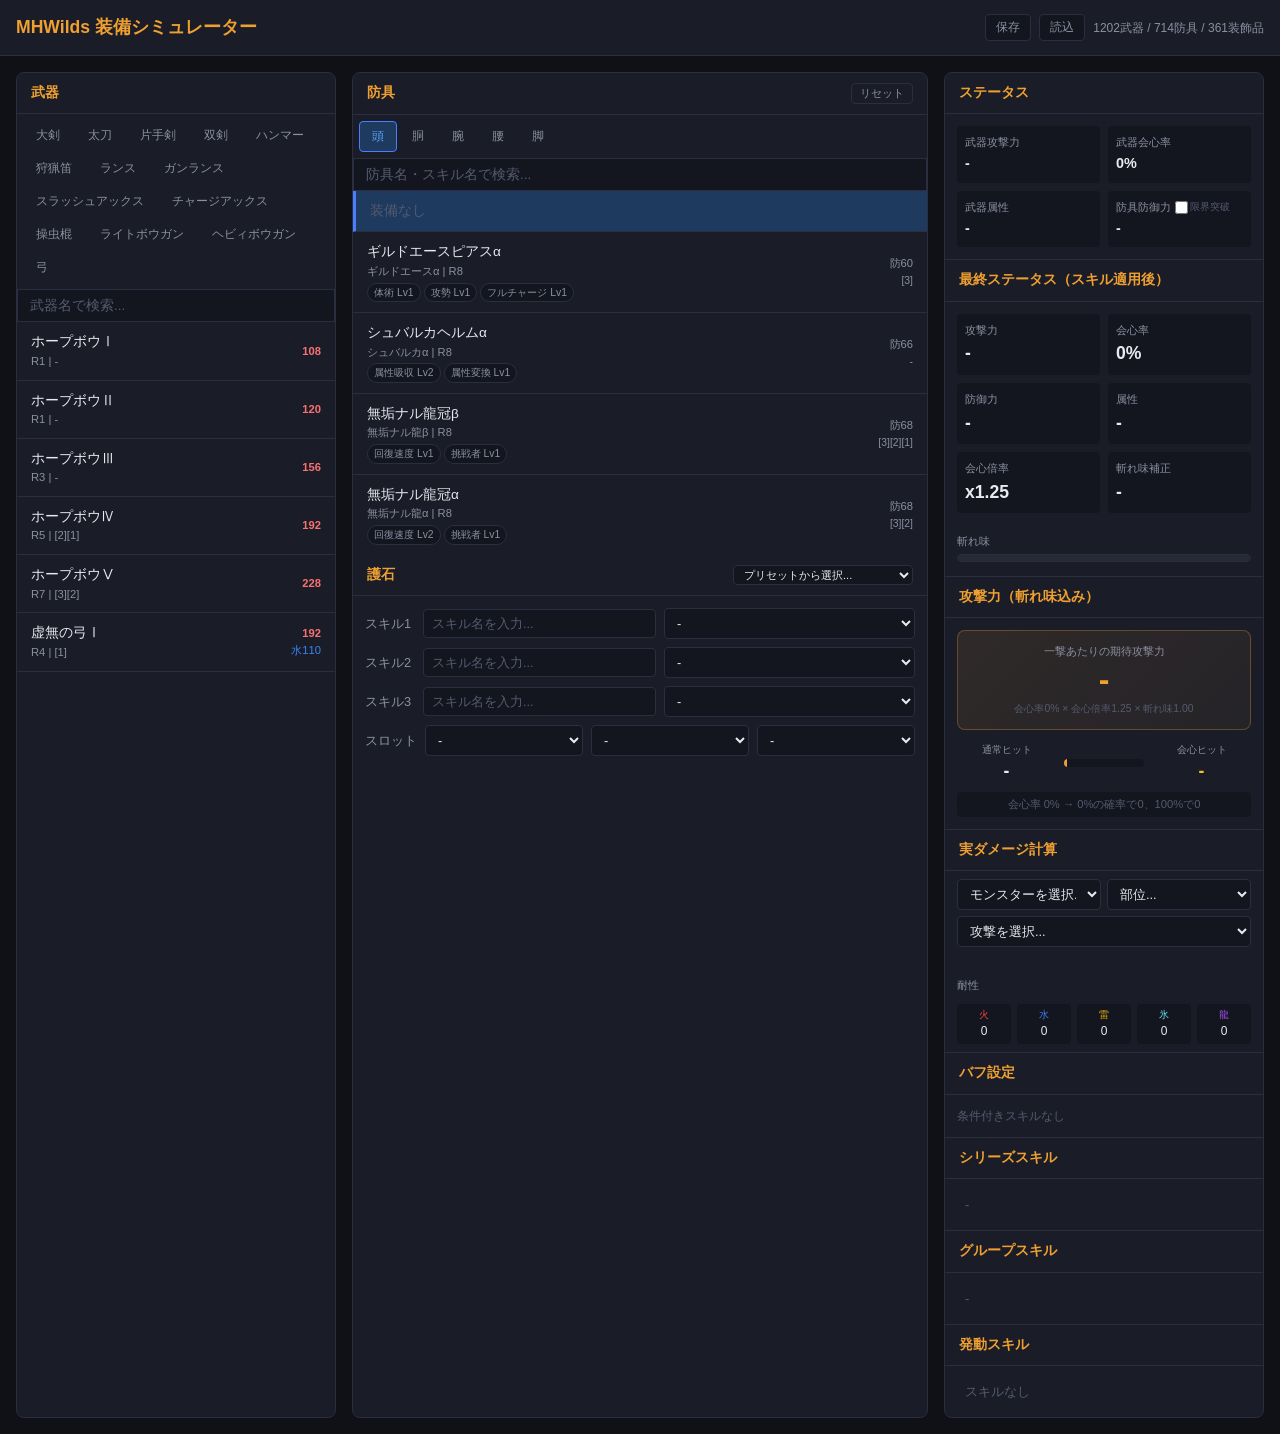
==== commit d41fd984: "fix: 護石スキル欄のスマホ表示バグ修正 - .charm-row に flex-wrap:wrap 追加（狭画面で折り返し） - flex items に min-width:0 追加（オーバーフ" ====
--- a/index.html
+++ b/index.html
@@ -4,7 +4,7 @@
   <meta charset="UTF-8">
   <meta name="viewport" content="width=device-width, initial-scale=1.0, maximum-scale=1.0, user-scalable=no">
   <title>MHWilds 装備シミュレーター</title>
-  <link rel="stylesheet" href="css/style.css?v=18">
+  <link rel="stylesheet" href="css/style.css?v=21">
 </head>
 <body>
 
@@ -328,7 +328,6 @@
     <div id="buffPanel" style="display:none;padding:8px 12px;font-size:0.75rem">
       <div style="display:grid;grid-template-columns:1fr 1fr;gap:1px 12px;margin-bottom:6px">
         <label class="cond-toggle"><input type="checkbox" data-buff-atk="6">力の護符 +6</label>
-        <label class="cond-toggle"><input type="checkbox" data-buff-atk="9">力の爪 +9</label>
         <label class="cond-toggle"><input type="checkbox" data-buff-atk="10" data-buff-id="seed">怪力の種 +10</label>
         <label class="cond-toggle"><input type="checkbox" data-buff-atk="10" data-buff-id="powder">鬼人の粉塵 +10</label>
       </div>
@@ -338,22 +337,23 @@
       </div>
       <div style="display:grid;grid-template-columns:1fr 1fr;gap:1px 12px;margin-bottom:6px">
         <label class="cond-toggle"><input type="checkbox" data-buff-def="12">守りの護符 +12</label>
-        <label class="cond-toggle"><input type="checkbox" data-buff-def="18">守りの爪 +18</label>
+        <label class="cond-toggle"><input type="checkbox" data-buff-def="20">硬化の粉塵 +20</label>
         <label class="cond-toggle"><input type="checkbox" data-buff-def="20" data-buff-id="aseed">忍耐の種 +20</label>
       </div>
       <div style="display:flex;gap:4px;margin-bottom:4px">
-        <select id="buffMeal" class="artian-sel" style="flex:1"><option value="">食事: なし</option><option value="atkS">攻撃UP【小】+5</option><option value="atkM">攻撃UP【中】+10</option><option value="atkL">攻撃UP【大】+15</option></select>
-        <select id="buffHorn" class="artian-sel" style="flex:1"><option value="">旋律: なし</option><option value="atk10">攻撃UP x1.10</option><option value="atk15">攻撃UP x1.15</option><option value="atk20">攻撃UP x1.20</option><option value="aff15">会心率UP +15%</option><option value="aff20">会心率UP +20%</option><option value="elem08">属性UP x1.08</option><option value="elem10">属性UP x1.10</option></select>
+        <select id="buffMeal" class="artian-sel" style="flex:1"><option value="">食事: なし</option><option value="bonfire">焚き火(肉) 攻撃+2</option><option value="ticket">お食事券 攻撃+5 防御+10 耐性+10</option></select>
+        <select id="buffHorn" class="artian-sel" style="flex:1"><option value="">旋律: なし</option><option value="atkS1">攻撃UP【小】x1.03</option><option value="atkS2">攻撃UP【小】重ね x1.05</option><option value="atkL1">攻撃UP【大】x1.05</option><option value="atkL2">攻撃UP【大】重ね x1.10</option><option value="aff15">会心率UP +15%</option><option value="elem08">属性UP x1.08</option><option value="elem10">属性UP重ね x1.10</option><option value="resonance">響玉 攻撃x1.10 会心+25%</option></select>
       </div>
       <div style="margin-bottom:4px">
-        <select id="buffMantle" class="artian-sel" style="width:100%"><option value="">装衣: なし</option><option value="evasion">回避の装衣（攻撃x1.30）</option><option value="erosion">蝕攻の装衣（攻撃x1.15 属性x1.10）</option></select>
+        <select id="buffMantle" class="artian-sel" style="width:100%"><option value="">装衣: なし</option><option value="evasion">回避の装衣（攻撃x1.20）</option><option value="erosion_base">蝕攻の装衣 装備時（会心+5%）</option><option value="erosion_overcome">蝕攻の装衣 克服（攻撃x1.05 会心+10%）</option></select>
       </div>
       <div style="border-top:1px solid var(--border);padding-top:6px;margin-top:2px">
         <div style="display:flex;gap:6px;align-items:center;font-size:0.7rem;flex-wrap:wrap">
           <label style="cursor:pointer;display:flex;align-items:center;gap:2px"><input type="checkbox" id="resConvertToggle" style="accent-color:var(--accent)">耐性変換</label>
-          <select id="resConvertElem" class="artian-sel" style="width:50px"><option value="火">火</option><option value="水">水</option><option value="雷" selected>雷</option><option value="氷">氷</option><option value="龍">龍</option></select>
-          <span style="font-size:0.6rem;color:var(--text-muted)">耐性→属性 ×</span>
-          <input type="number" id="resConvertRate" value="1.0" min="0" max="10" step="0.1" style="width:45px;padding:2px 4px;background:var(--bg-input);border:1px solid var(--border);border-radius:var(--radius-sm);color:var(--text-primary);font-size:0.7rem">
+          <select id="resConvertElem" class="artian-sel" style="width:50px"><option value="雷" selected>雷</option><option value="水">水</option></select>
+          <span style="font-size:0.6rem;color:var(--text-muted)">×</span>
+          <input type="number" id="resConvertRate" value="4" min="0" max="10" step="1" style="width:40px;padding:2px 4px;background:var(--bg-input);border:1px solid var(--border);border-radius:var(--radius-sm);color:var(--text-primary);font-size:0.7rem">
+          <span style="font-size:0.55rem;color:var(--text-muted)">(大剣/ハンマー/笛:5 ボウガン:2)</span>
         </div>
       </div>
     </div>
@@ -401,8 +401,8 @@
   </div>
 </div>
 
-<script src="js/calculator.js?v=18"></script>
-<script src="js/data-loader.js?v=18"></script>
-<script src="js/app.js?v=18"></script>
+<script src="js/calculator.js?v=20"></script>
+<script src="js/data-loader.js?v=20"></script>
+<script src="js/app.js?v=20"></script>
 </body>
 </html>
--- a/css/style.css
+++ b/css/style.css
@@ -88,7 +88,7 @@
   background: var(--bg-card);
   border: 1px solid var(--border);
   border-radius: var(--radius);
-  overflow: hidden;
+  overflow: visible;
 }
 .card-header {
   display: flex; align-items: center; justify-content: space-between;
@@ -304,8 +304,8 @@
 .charm-skill-search:focus { border-color: var(--border-active); outline: none; }
 .charm-skill-search::placeholder { color: var(--text-muted); }
 .charm-skill-select {
-  position: absolute; left: 0; top: 100%; width: 100%; z-index: 10;
-  max-height: 200px; overflow-y: auto;
+  position: absolute; left: 0; top: 100%; width: 100%; z-index: 50;
+  max-height: 180px; overflow-y: auto;
   background: var(--bg-card); border: 1px solid var(--border-active);
   border-radius: 0 0 var(--radius-sm) var(--radius-sm);
   display: none; /* shown via JS */
@@ -368,12 +368,20 @@
 
 /* === Charm editor === */
 .charm-editor { padding: 12px; }
-.charm-row { display: flex; gap: 8px; align-items: center; margin-bottom: 8px; }
-.charm-row label { font-size: 0.8rem; color: var(--text-secondary); min-width: 60px; }
+.charm-row { display: flex; gap: 8px; align-items: center; margin-bottom: 8px; flex-wrap: wrap; }
+.charm-row label { font-size: 0.8rem; color: var(--text-secondary); min-width: 50px; }
 .charm-row select, .charm-row input {
   flex: 1; padding: 6px 8px; background: var(--bg-input);
   border: 1px solid var(--border); border-radius: var(--radius-sm);
   color: var(--text-primary); font-size: 0.8rem;
+  min-width: 0;
+}
+.charm-skill-wrap { min-width: 0; overflow: visible; }
+@media (max-width: 480px) {
+  .charm-row label { min-width: 44px; font-size: 0.7rem; }
+  .charm-skill-wrap { flex-basis: calc(100% - 52px - 60px); }
+  .charm-row select { font-size: 0.75rem; padding: 5px 4px; }
+  .charm-skill-search { font-size: 0.75rem !important; }
 }
 
 /* === Conditional toggles === */
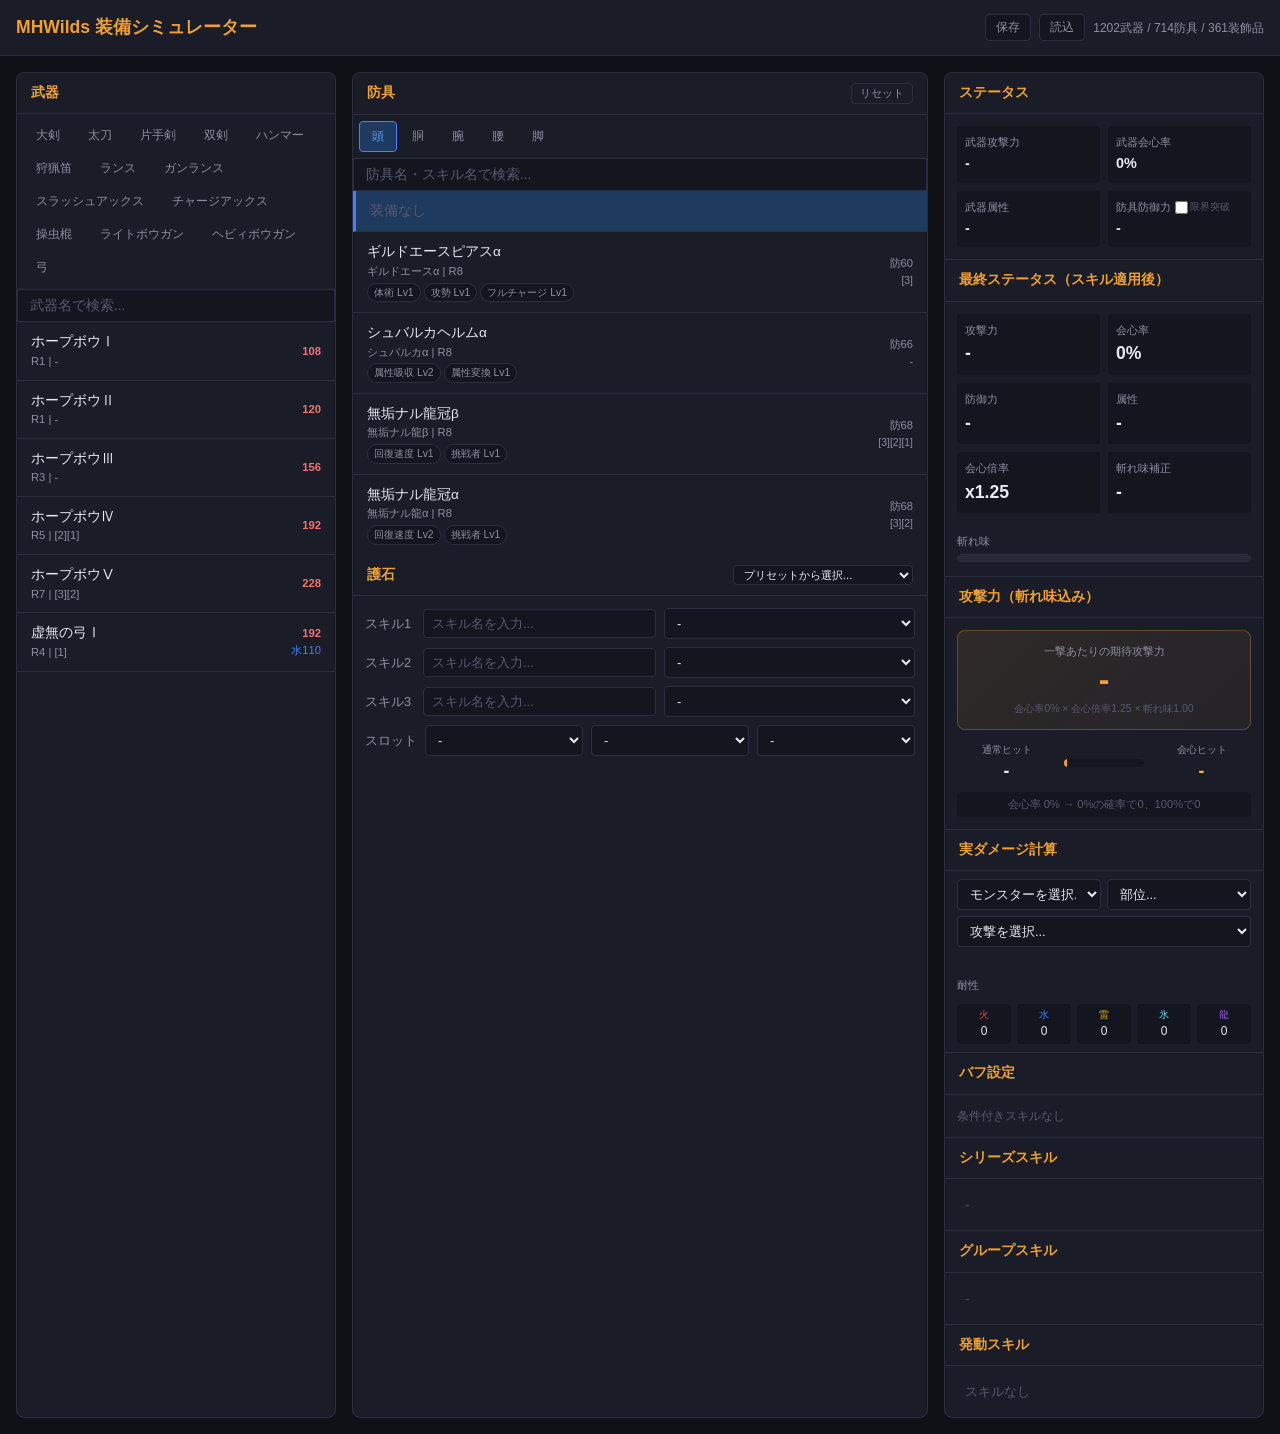
==== commit 1a129eb0: "fix: 護石スキル選択のモバイル対応 - モバイル(767px以下): ネイティブselectピッカーを使用   - カスタムドロップダウンのblur問題を根本解決   - 検索入力を非表示、OS標" ====
--- a/index.html
+++ b/index.html
@@ -4,7 +4,7 @@
   <meta charset="UTF-8">
   <meta name="viewport" content="width=device-width, initial-scale=1.0, maximum-scale=1.0, user-scalable=no">
   <title>MHWilds 装備シミュレーター</title>
-  <link rel="stylesheet" href="css/style.css?v=21">
+  <link rel="stylesheet" href="css/style.css?v=22">
 </head>
 <body>
 
@@ -403,6 +403,6 @@
 
 <script src="js/calculator.js?v=20"></script>
 <script src="js/data-loader.js?v=20"></script>
-<script src="js/app.js?v=20"></script>
+<script src="js/app.js?v=22"></script>
 </body>
 </html>
--- a/css/style.css
+++ b/css/style.css
@@ -88,7 +88,14 @@
   background: var(--bg-card);
   border: 1px solid var(--border);
   border-radius: var(--radius);
-  overflow: visible;
+  overflow: hidden;
+}
+.charm-skill-select.mobile-native {
+  position: static; display: block; max-height: none;
+  width: 100%; background: var(--bg-input);
+  border: 1px solid var(--border); border-radius: var(--radius-sm);
+  color: var(--text-primary); font-size: 0.8rem; padding: 6px 8px;
+  -webkit-appearance: menulist; appearance: menulist;
 }
 .card-header {
   display: flex; align-items: center; justify-content: space-between;
